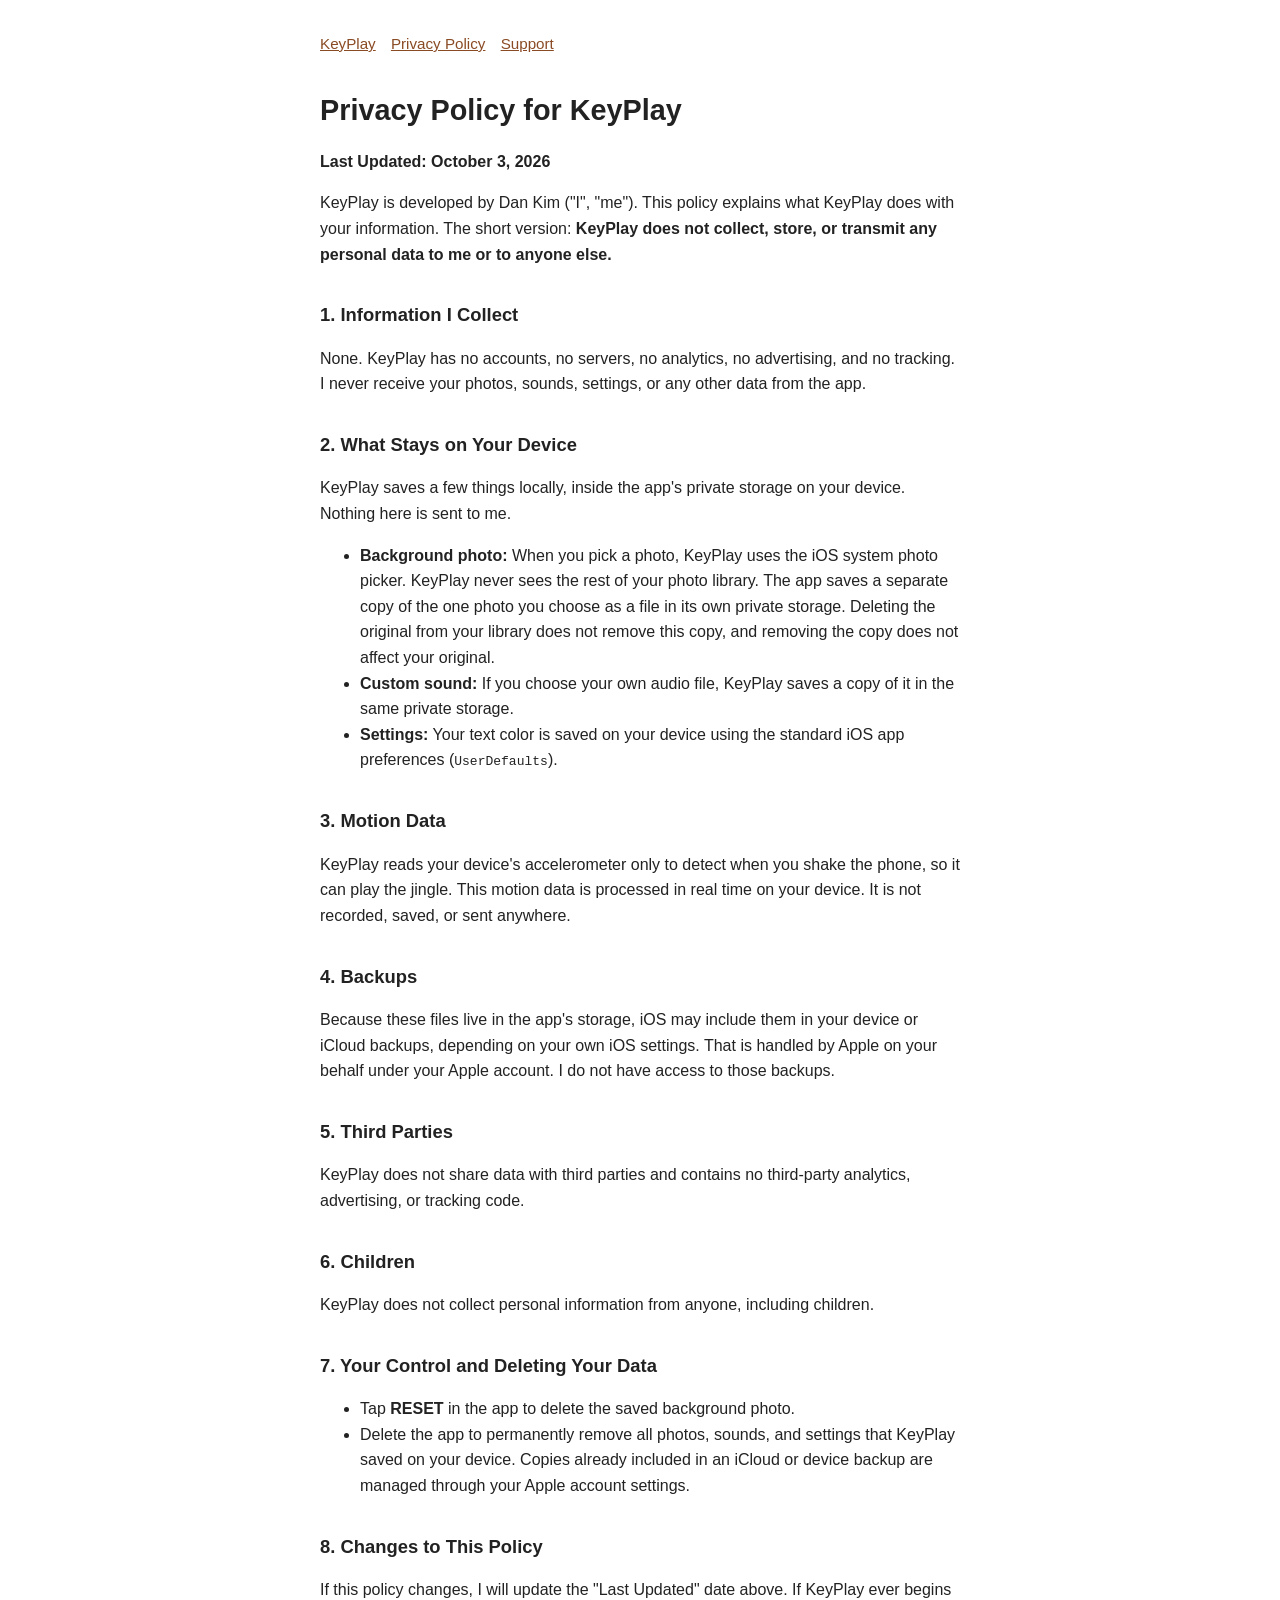
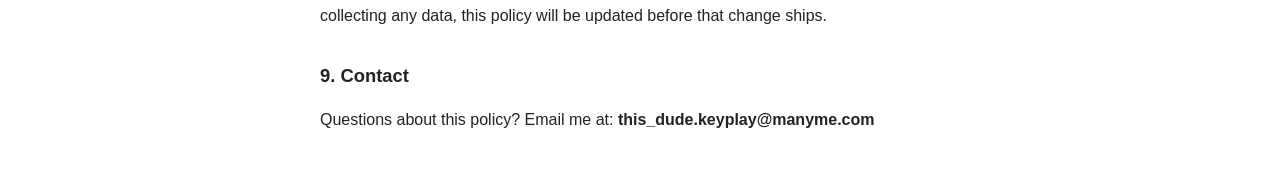
==== privacy.html @ 550f56f7 "Add KeyPlay privacy policy and support pages" ====
<!doctype html>
<html lang="en"><head><meta charset="utf-8"><meta name="viewport" content="width=device-width,initial-scale=1">
<title>KeyPlay Privacy Policy</title><link rel="stylesheet" href="style.css"></head><body>
<nav><a href="index.html">KeyPlay</a><a href="privacy.html">Privacy Policy</a><a href="support.html">Support</a></nav>
<h1>Privacy Policy for KeyPlay</h1>
<p><strong>Last Updated: October 3, 2026</strong></p>
<p>KeyPlay is developed by Dan Kim ("I", "me"). This policy explains what KeyPlay does with your information. The short version: <strong>KeyPlay does not collect, store, or transmit any personal data to me or to anyone else.</strong></p>
<h2>1. Information I Collect</h2>
<p>None. KeyPlay has no accounts, no servers, no analytics, no advertising, and no tracking. I never receive your photos, sounds, settings, or any other data from the app.</p>
<h2>2. What Stays on Your Device</h2>
<p>KeyPlay saves a few things locally, inside the app's private storage on your device. Nothing here is sent to me.</p>
<ul>
<li><strong>Background photo:</strong> When you pick a photo, KeyPlay uses the iOS system photo picker. KeyPlay never sees the rest of your photo library. The app saves a separate copy of the one photo you choose as a file in its own private storage. Deleting the original from your library does not remove this copy, and removing the copy does not affect your original.</li>
<li><strong>Custom sound:</strong> If you choose your own audio file, KeyPlay saves a copy of it in the same private storage.</li>
<li><strong>Settings:</strong> Your text color is saved on your device using the standard iOS app preferences (<code>UserDefaults</code>).</li>
</ul>
<h2>3. Motion Data</h2>
<p>KeyPlay reads your device's accelerometer only to detect when you shake the phone, so it can play the jingle. This motion data is processed in real time on your device. It is not recorded, saved, or sent anywhere.</p>
<h2>4. Backups</h2>
<p>Because these files live in the app's storage, iOS may include them in your device or iCloud backups, depending on your own iOS settings. That is handled by Apple on your behalf under your Apple account. I do not have access to those backups.</p>
<h2>5. Third Parties</h2>
<p>KeyPlay does not share data with third parties and contains no third-party analytics, advertising, or tracking code.</p>
<h2>6. Children</h2>
<p>KeyPlay does not collect personal information from anyone, including children.</p>
<h2>7. Your Control and Deleting Your Data</h2>
<ul>
<li>Tap <strong>RESET</strong> in the app to delete the saved background photo.</li>
<li>Delete the app to permanently remove all photos, sounds, and settings that KeyPlay saved on your device. Copies already included in an iCloud or device backup are managed through your Apple account settings.</li>
</ul>
<h2>8. Changes to This Policy</h2>
<p>If this policy changes, I will update the "Last Updated" date above. If KeyPlay ever begins collecting any data, this policy will be updated before that change ships.</p>
<h2>9. Contact</h2>
<p>Questions about this policy? Email me at: <strong>this_dude.keyplay@manyme.com</strong></p>
</body></html>
---- style.css ----
body{font-family:-apple-system,BlinkMacSystemFont,"Segoe UI",Roboto,sans-serif;max-width:640px;margin:0 auto;padding:32px 20px;line-height:1.6;color:#222;background:#fff}
h1{font-size:1.8rem;margin-bottom:.2em}h2{font-size:1.15rem;margin-top:1.8em}
a{color:#8a4b24}nav{margin-bottom:2em;font-size:.95rem}nav a{margin-right:1em}
.muted{color:#666;font-size:.9rem}
@media(prefers-color-scheme:dark){body{background:#161616;color:#e6e6e6}a{color:#e0a070}.muted{color:#999}}
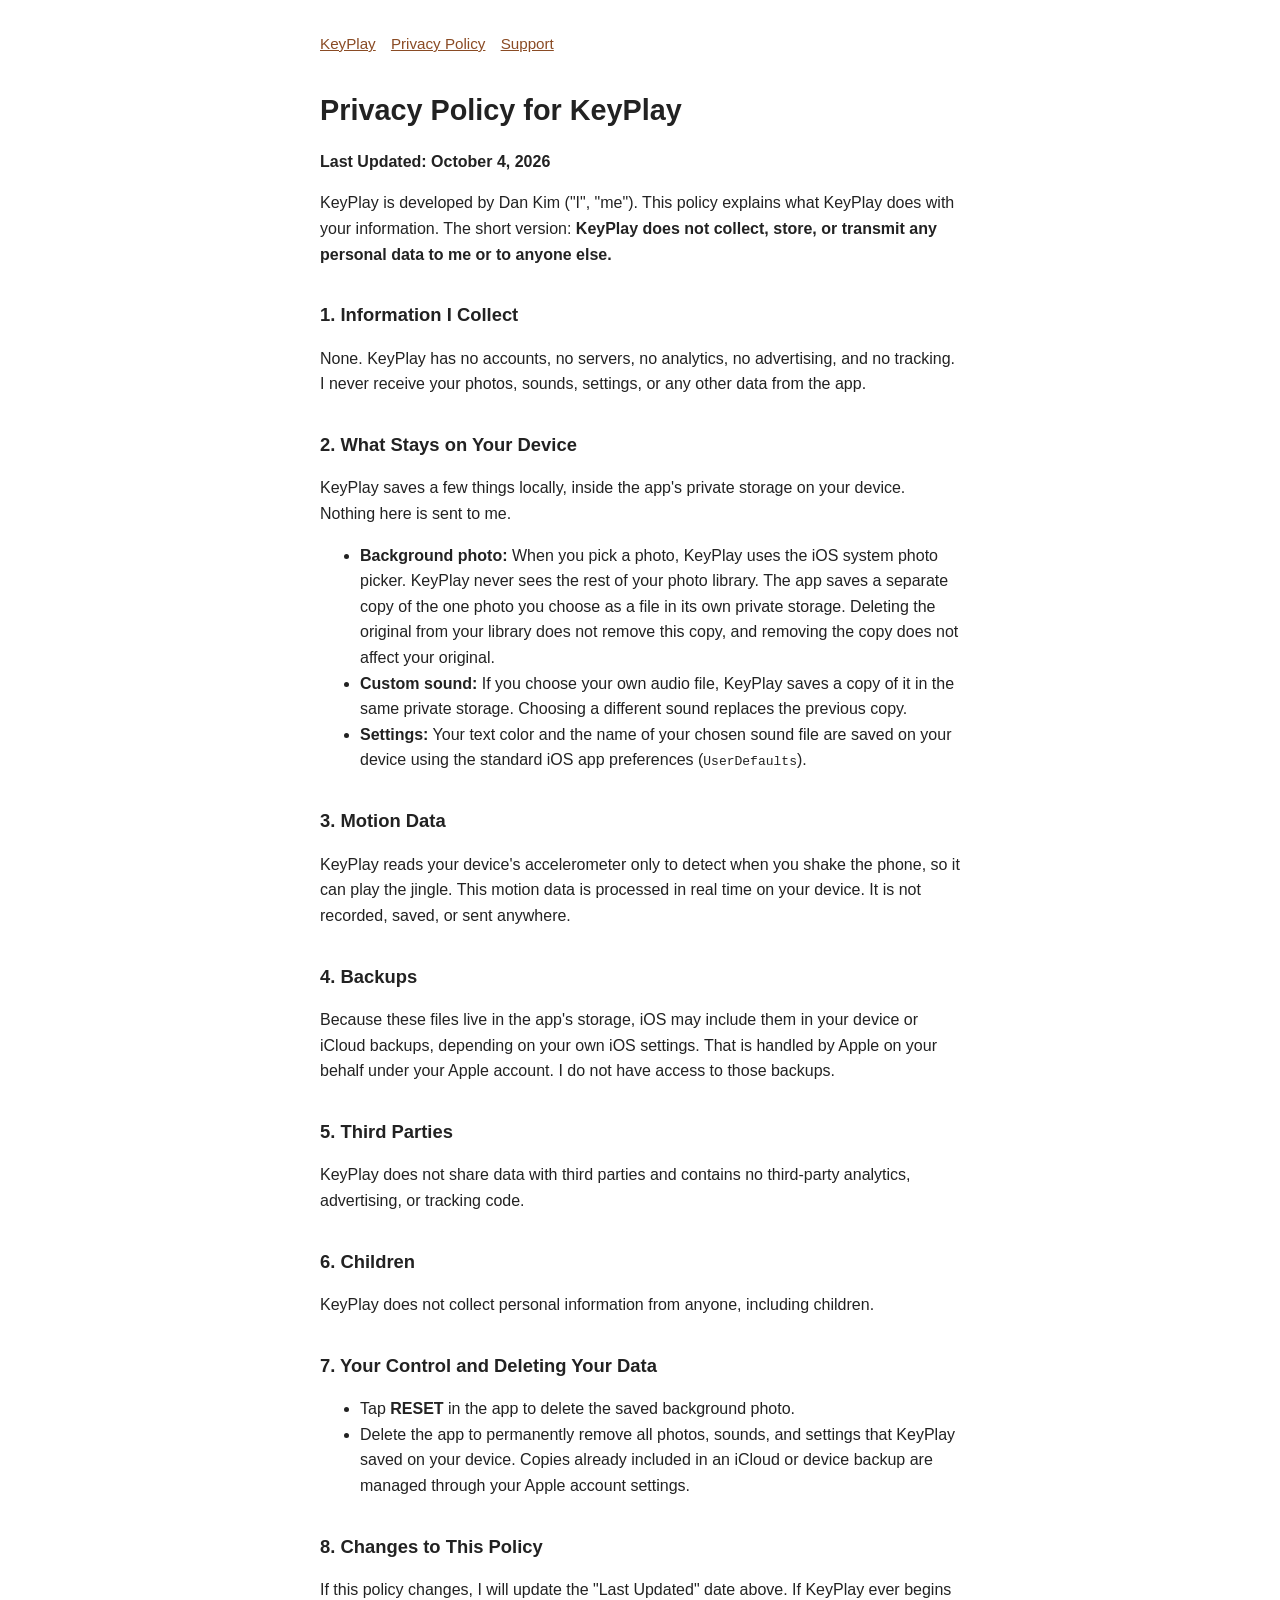
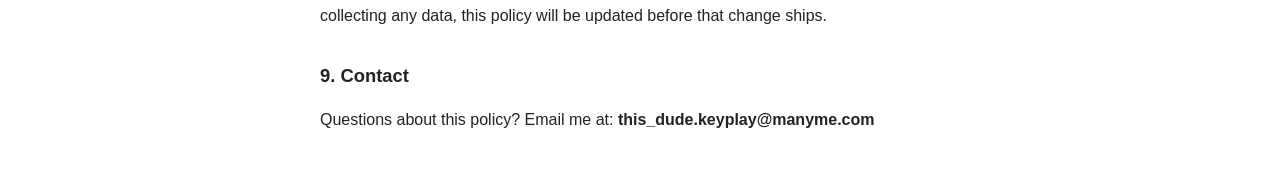
==== commit e9cc5541: "Update privacy policy: sound file name and sound replacement" ====
--- a/privacy.html
+++ b/privacy.html
@@ -3,7 +3,7 @@
 <title>KeyPlay Privacy Policy</title><link rel="stylesheet" href="style.css"></head><body>
 <nav><a href="index.html">KeyPlay</a><a href="privacy.html">Privacy Policy</a><a href="support.html">Support</a></nav>
 <h1>Privacy Policy for KeyPlay</h1>
-<p><strong>Last Updated: October 3, 2026</strong></p>
+<p><strong>Last Updated: October 4, 2026</strong></p>
 <p>KeyPlay is developed by Dan Kim ("I", "me"). This policy explains what KeyPlay does with your information. The short version: <strong>KeyPlay does not collect, store, or transmit any personal data to me or to anyone else.</strong></p>
 <h2>1. Information I Collect</h2>
 <p>None. KeyPlay has no accounts, no servers, no analytics, no advertising, and no tracking. I never receive your photos, sounds, settings, or any other data from the app.</p>
@@ -11,8 +11,8 @@
 <p>KeyPlay saves a few things locally, inside the app's private storage on your device. Nothing here is sent to me.</p>
 <ul>
 <li><strong>Background photo:</strong> When you pick a photo, KeyPlay uses the iOS system photo picker. KeyPlay never sees the rest of your photo library. The app saves a separate copy of the one photo you choose as a file in its own private storage. Deleting the original from your library does not remove this copy, and removing the copy does not affect your original.</li>
-<li><strong>Custom sound:</strong> If you choose your own audio file, KeyPlay saves a copy of it in the same private storage.</li>
-<li><strong>Settings:</strong> Your text color is saved on your device using the standard iOS app preferences (<code>UserDefaults</code>).</li>
+<li><strong>Custom sound:</strong> If you choose your own audio file, KeyPlay saves a copy of it in the same private storage. Choosing a different sound replaces the previous copy.</li>
+<li><strong>Settings:</strong> Your text color and the name of your chosen sound file are saved on your device using the standard iOS app preferences (<code>UserDefaults</code>).</li>
 </ul>
 <h2>3. Motion Data</h2>
 <p>KeyPlay reads your device's accelerometer only to detect when you shake the phone, so it can play the jingle. This motion data is processed in real time on your device. It is not recorded, saved, or sent anywhere.</p>
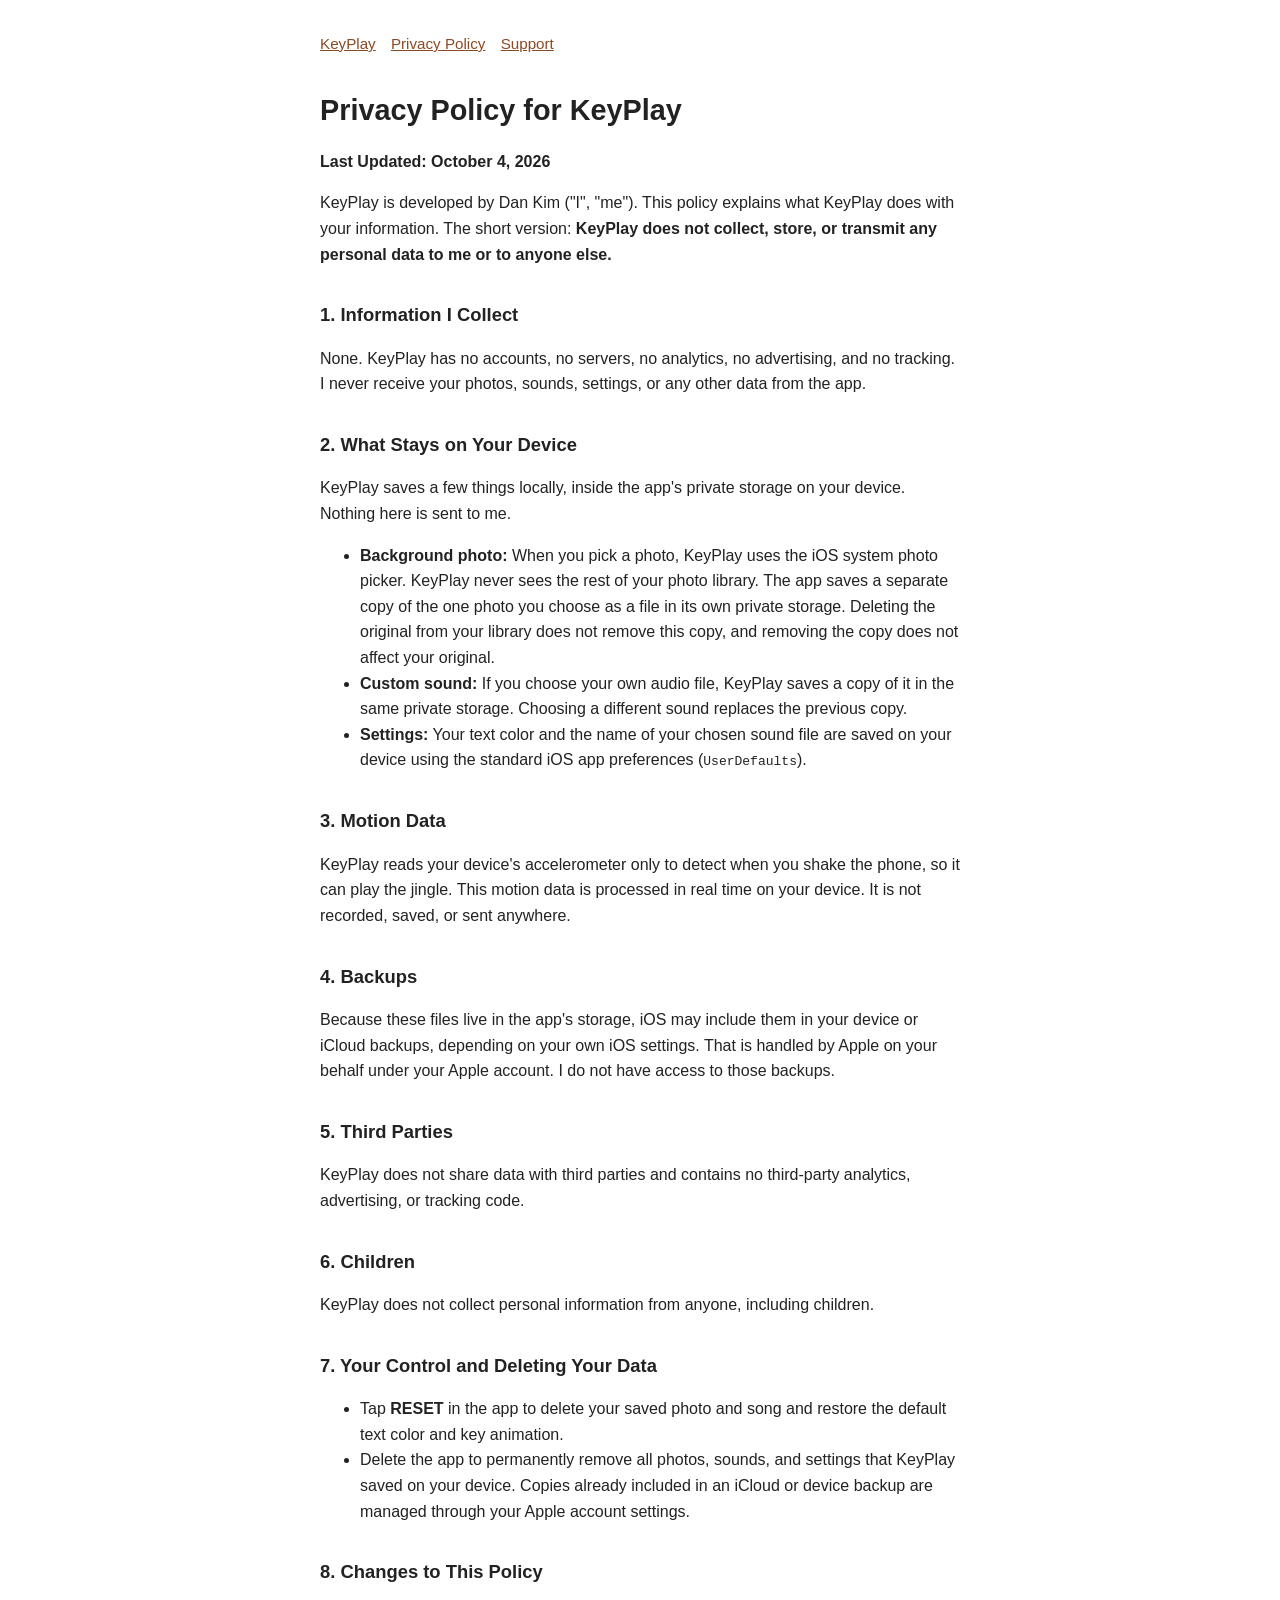
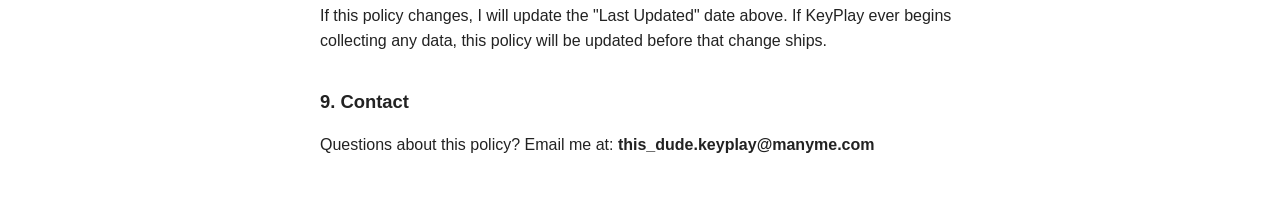
==== commit 90aaa51d: "Update policy and support for full reset" ====
--- a/privacy.html
+++ b/privacy.html
@@ -24,7 +24,7 @@
 <p>KeyPlay does not collect personal information from anyone, including children.</p>
 <h2>7. Your Control and Deleting Your Data</h2>
 <ul>
-<li>Tap <strong>RESET</strong> in the app to delete the saved background photo.</li>
+<li>Tap <strong>RESET</strong> in the app to delete your saved photo and song and restore the default text color and key animation.</li>
 <li>Delete the app to permanently remove all photos, sounds, and settings that KeyPlay saved on your device. Copies already included in an iCloud or device backup are managed through your Apple account settings.</li>
 </ul>
 <h2>8. Changes to This Policy</h2>
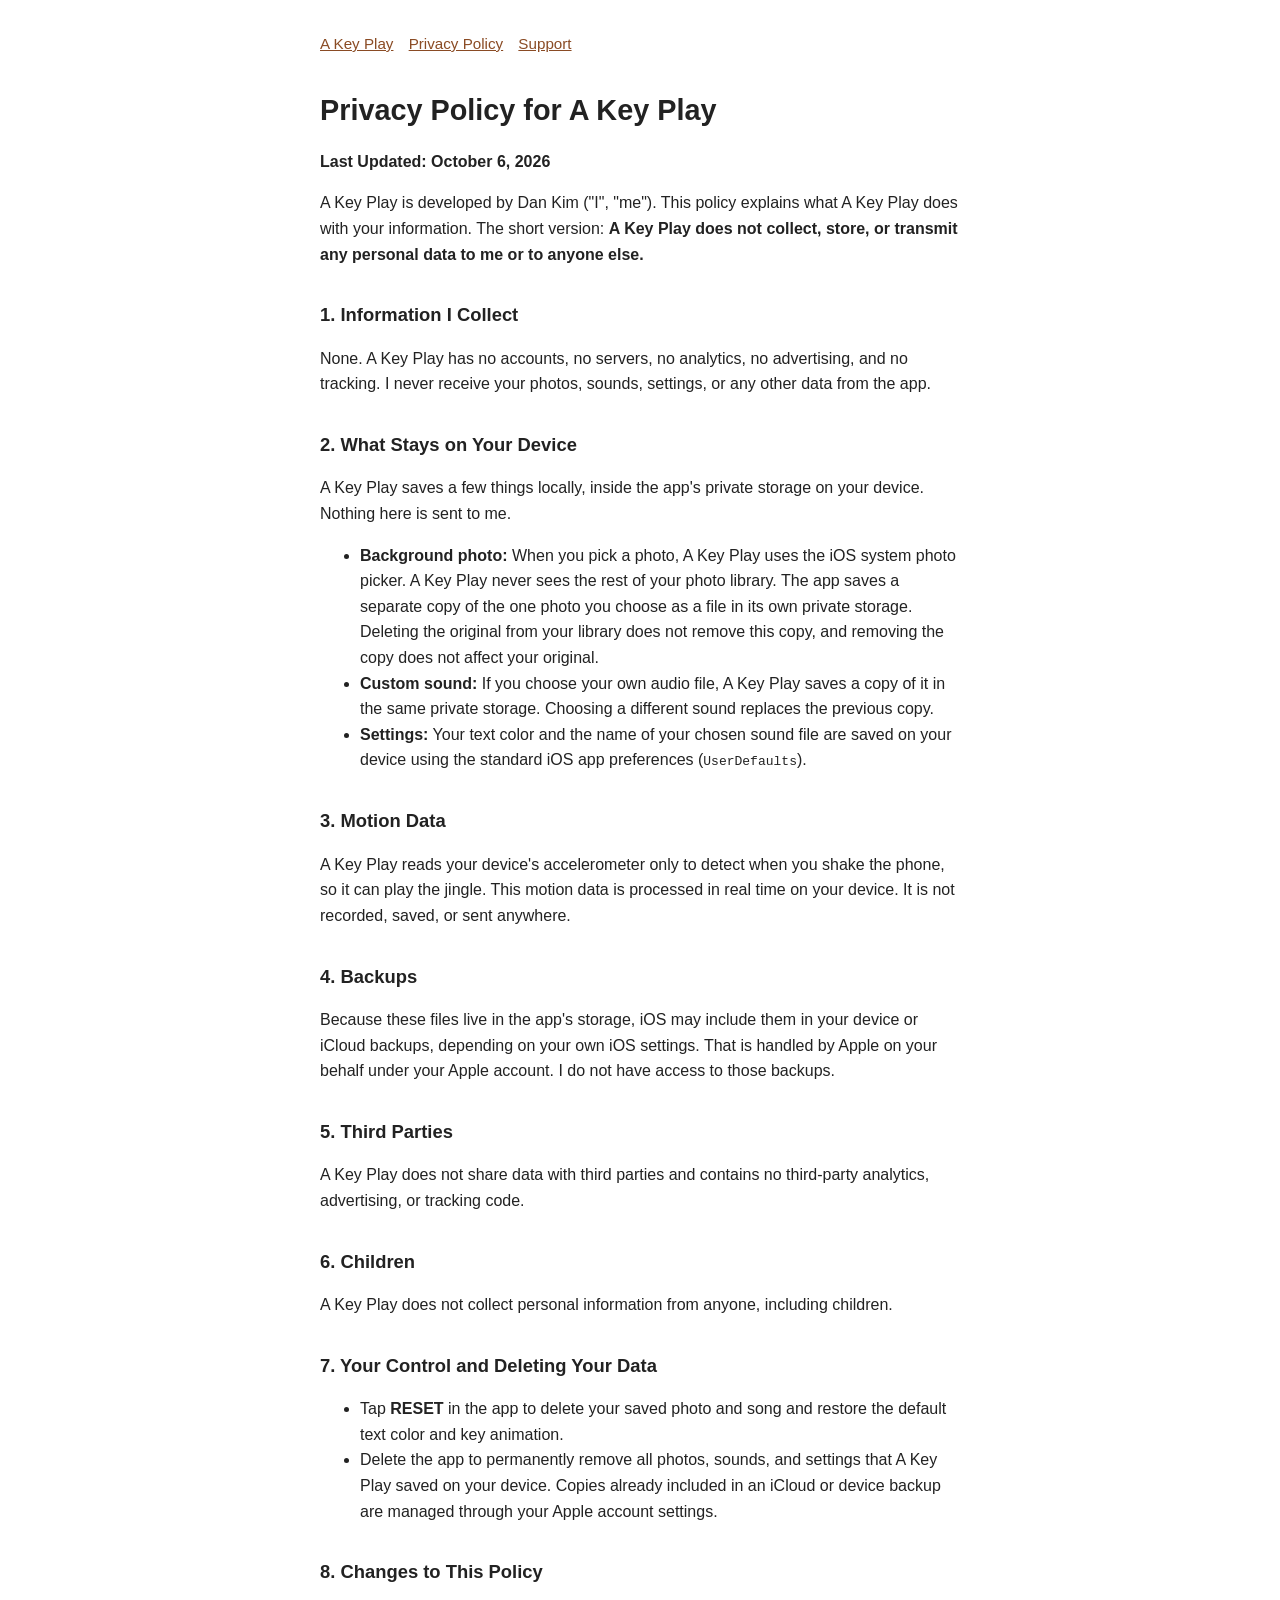
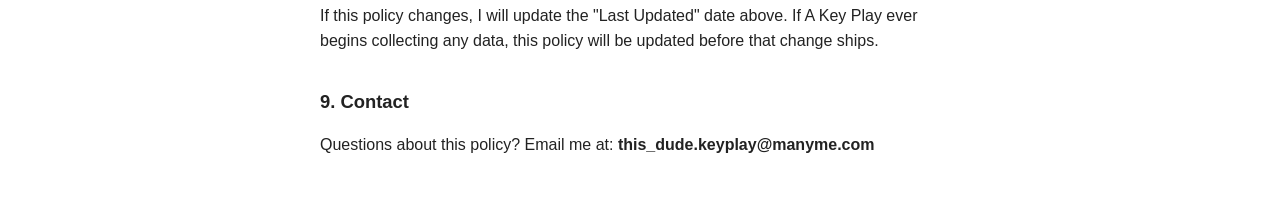
==== commit c582eddb: "Use the app name A Key Play" ====
--- a/privacy.html
+++ b/privacy.html
@@ -1,34 +1,34 @@
 <!doctype html>
 <html lang="en"><head><meta charset="utf-8"><meta name="viewport" content="width=device-width,initial-scale=1">
-<title>KeyPlay Privacy Policy</title><link rel="stylesheet" href="style.css"></head><body>
-<nav><a href="index.html">KeyPlay</a><a href="privacy.html">Privacy Policy</a><a href="support.html">Support</a></nav>
-<h1>Privacy Policy for KeyPlay</h1>
-<p><strong>Last Updated: October 4, 2026</strong></p>
-<p>KeyPlay is developed by Dan Kim ("I", "me"). This policy explains what KeyPlay does with your information. The short version: <strong>KeyPlay does not collect, store, or transmit any personal data to me or to anyone else.</strong></p>
+<title>A Key Play Privacy Policy</title><link rel="stylesheet" href="style.css"></head><body>
+<nav><a href="index.html">A Key Play</a><a href="privacy.html">Privacy Policy</a><a href="support.html">Support</a></nav>
+<h1>Privacy Policy for A Key Play</h1>
+<p><strong>Last Updated: October 6, 2026</strong></p>
+<p>A Key Play is developed by Dan Kim ("I", "me"). This policy explains what A Key Play does with your information. The short version: <strong>A Key Play does not collect, store, or transmit any personal data to me or to anyone else.</strong></p>
 <h2>1. Information I Collect</h2>
-<p>None. KeyPlay has no accounts, no servers, no analytics, no advertising, and no tracking. I never receive your photos, sounds, settings, or any other data from the app.</p>
+<p>None. A Key Play has no accounts, no servers, no analytics, no advertising, and no tracking. I never receive your photos, sounds, settings, or any other data from the app.</p>
 <h2>2. What Stays on Your Device</h2>
-<p>KeyPlay saves a few things locally, inside the app's private storage on your device. Nothing here is sent to me.</p>
+<p>A Key Play saves a few things locally, inside the app's private storage on your device. Nothing here is sent to me.</p>
 <ul>
-<li><strong>Background photo:</strong> When you pick a photo, KeyPlay uses the iOS system photo picker. KeyPlay never sees the rest of your photo library. The app saves a separate copy of the one photo you choose as a file in its own private storage. Deleting the original from your library does not remove this copy, and removing the copy does not affect your original.</li>
-<li><strong>Custom sound:</strong> If you choose your own audio file, KeyPlay saves a copy of it in the same private storage. Choosing a different sound replaces the previous copy.</li>
+<li><strong>Background photo:</strong> When you pick a photo, A Key Play uses the iOS system photo picker. A Key Play never sees the rest of your photo library. The app saves a separate copy of the one photo you choose as a file in its own private storage. Deleting the original from your library does not remove this copy, and removing the copy does not affect your original.</li>
+<li><strong>Custom sound:</strong> If you choose your own audio file, A Key Play saves a copy of it in the same private storage. Choosing a different sound replaces the previous copy.</li>
 <li><strong>Settings:</strong> Your text color and the name of your chosen sound file are saved on your device using the standard iOS app preferences (<code>UserDefaults</code>).</li>
 </ul>
 <h2>3. Motion Data</h2>
-<p>KeyPlay reads your device's accelerometer only to detect when you shake the phone, so it can play the jingle. This motion data is processed in real time on your device. It is not recorded, saved, or sent anywhere.</p>
+<p>A Key Play reads your device's accelerometer only to detect when you shake the phone, so it can play the jingle. This motion data is processed in real time on your device. It is not recorded, saved, or sent anywhere.</p>
 <h2>4. Backups</h2>
 <p>Because these files live in the app's storage, iOS may include them in your device or iCloud backups, depending on your own iOS settings. That is handled by Apple on your behalf under your Apple account. I do not have access to those backups.</p>
 <h2>5. Third Parties</h2>
-<p>KeyPlay does not share data with third parties and contains no third-party analytics, advertising, or tracking code.</p>
+<p>A Key Play does not share data with third parties and contains no third-party analytics, advertising, or tracking code.</p>
 <h2>6. Children</h2>
-<p>KeyPlay does not collect personal information from anyone, including children.</p>
+<p>A Key Play does not collect personal information from anyone, including children.</p>
 <h2>7. Your Control and Deleting Your Data</h2>
 <ul>
 <li>Tap <strong>RESET</strong> in the app to delete your saved photo and song and restore the default text color and key animation.</li>
-<li>Delete the app to permanently remove all photos, sounds, and settings that KeyPlay saved on your device. Copies already included in an iCloud or device backup are managed through your Apple account settings.</li>
+<li>Delete the app to permanently remove all photos, sounds, and settings that A Key Play saved on your device. Copies already included in an iCloud or device backup are managed through your Apple account settings.</li>
 </ul>
 <h2>8. Changes to This Policy</h2>
-<p>If this policy changes, I will update the "Last Updated" date above. If KeyPlay ever begins collecting any data, this policy will be updated before that change ships.</p>
+<p>If this policy changes, I will update the "Last Updated" date above. If A Key Play ever begins collecting any data, this policy will be updated before that change ships.</p>
 <h2>9. Contact</h2>
 <p>Questions about this policy? Email me at: <strong>this_dude.keyplay@manyme.com</strong></p>
 </body></html>
